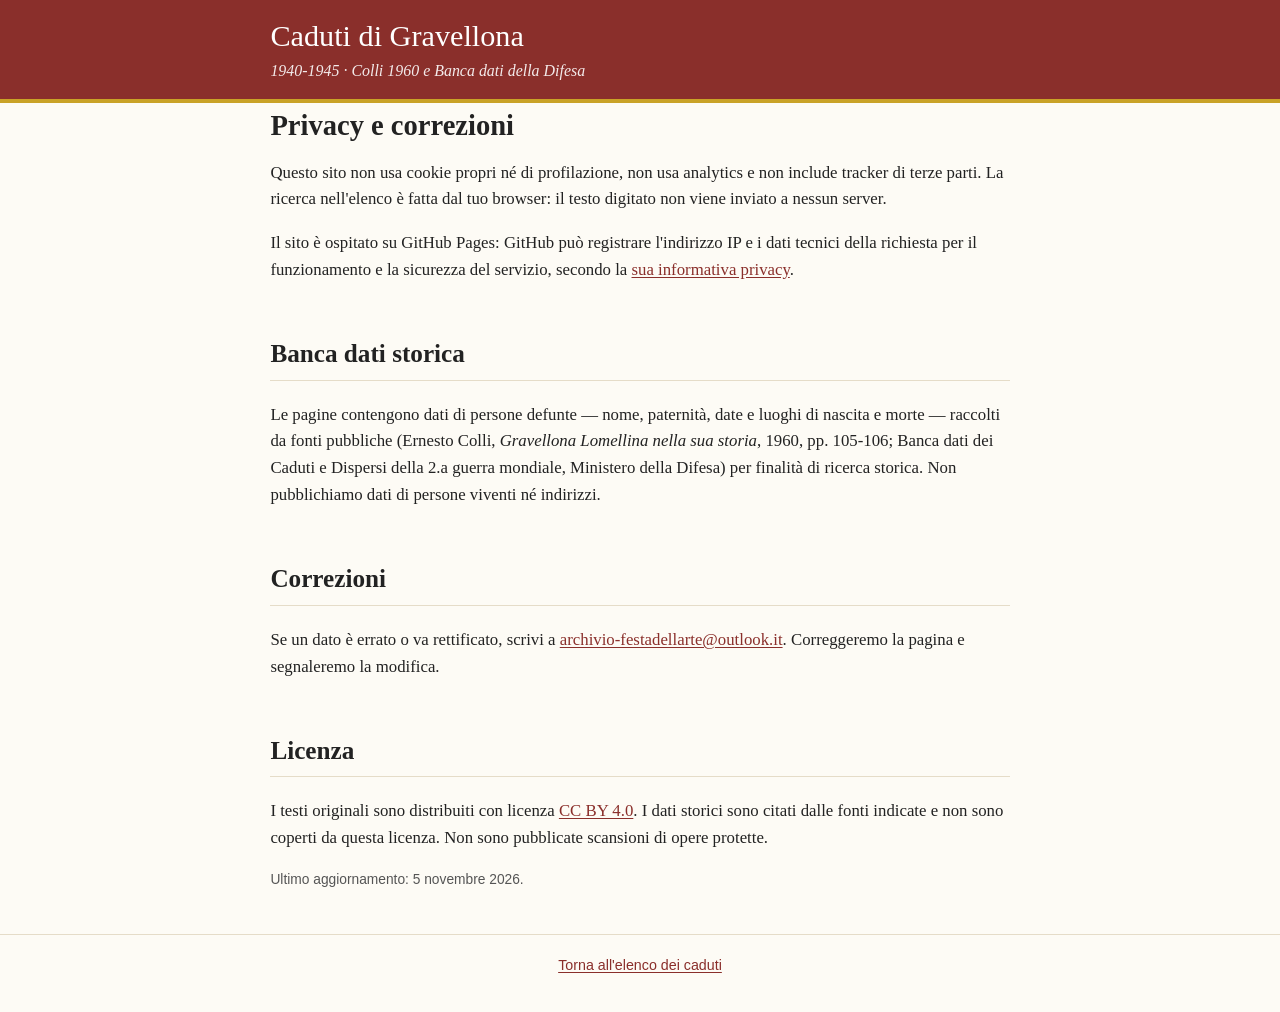
==== privacy.html @ cec2fc9d "Prima versione: 30 nominativi (Colli 1960 pp. 105-106 + Banca dati Difesa 2.a GM)" ====
<!doctype html>
<html lang="it">
<head>
<meta charset="utf-8">
<meta name="viewport" content="width=device-width, initial-scale=1">
<title>Privacy e correzioni — Caduti di Gravellona</title>
<meta name="robots" content="noindex">
<link rel="stylesheet" href="style.css">
</head>
<body>
<header class="site-header">
  <div class="wrap">
    <a class="brand" href="./">Caduti di Gravellona</a>
    <p class="motto">1940-1945 · Colli 1960 e Banca dati della Difesa</p>
  </div>
</header>

<main class="wrap">
  <h1>Privacy e correzioni</h1>

  <p>Questo sito non usa cookie propri né di profilazione, non usa analytics e non include tracker di terze parti. La ricerca nell'elenco è fatta dal tuo browser: il testo digitato non viene inviato a nessun server.</p>

  <p>Il sito è ospitato su GitHub Pages: GitHub può registrare l'indirizzo IP e i dati tecnici della richiesta per il funzionamento e la sicurezza del servizio, secondo la <a href="https://docs.github.com/it/site-policy/privacy-policies/github-general-privacy-statement">sua informativa privacy</a>.</p>

  <h2>Banca dati storica</h2>
  <p>Le pagine contengono dati di persone defunte — nome, paternità, date e luoghi di nascita e morte — raccolti da fonti pubbliche (Ernesto Colli, <em>Gravellona Lomellina nella sua storia</em>, 1960, pp. 105-106; Banca dati dei Caduti e Dispersi della 2.a guerra mondiale, Ministero della Difesa) per finalità di ricerca storica. Non pubblichiamo dati di persone viventi né indirizzi.</p>

  <h2>Correzioni</h2>
  <p>Se un dato è errato o va rettificato, scrivi a <a href="mailto:archivio-festadellarte@outlook.it">archivio-festadellarte@outlook.it</a>. Correggeremo la pagina e segnaleremo la modifica.</p>

  <h2>Licenza</h2>
  <p>I testi originali sono distribuiti con licenza <a href="https://creativecommons.org/licenses/by/4.0/deed.it">CC BY 4.0</a>. I dati storici sono citati dalle fonti indicate e non sono coperti da questa licenza. Non sono pubblicate scansioni di opere protette.</p>

  <p class="ultimo-aggiornamento">Ultimo aggiornamento: 5 novembre 2026.</p>
</main>

<footer class="site-footer">
  <div class="wrap">
    <p><a href="./">Torna all'elenco dei caduti</a></p>
  </div>
</footer>
</body>
</html>
---- style.css ----
:root{
  --carta:#fdfbf5;
  --inchiostro:#222;
  --mattone:#8a2f2b;
  --mattone-scuro:#6d2320;
  --ocra:#c9a227;
  --grigio:#555;
}
*{box-sizing:border-box}
body{
  margin:0;
  background:var(--carta);
  color:var(--inchiostro);
  font:1.05em/1.6 Georgia,"Times New Roman",serif;
}
a{color:var(--mattone);text-underline-offset:2px}
a:hover{color:var(--mattone-scuro)}
a:focus-visible{outline:3px solid var(--ocra);outline-offset:2px}
.wrap{max-width:46em;margin:0 auto;padding:0 1em}
.site-header{
  background:var(--mattone);
  color:#fff;
  border-bottom:4px solid var(--ocra);
  padding:1.2em 0 .9em;
}
.site-header a{color:#fff;text-decoration:none}
.brand{font-size:1.8em;line-height:1.1}
.motto{margin:.2em 0 0;font-style:italic;opacity:.9;font-size:.95em}
main{padding:1.5em 0 2em}
h1{font-size:1.7em;line-height:1.2;margin:.2em 0 .5em}
h2{margin-top:2em;border-bottom:1px solid #e5dcc8;padding-bottom:.2em;scroll-margin-top:1em}
.lead{font-size:1.05em}
table{
  border-collapse:collapse;
  width:100%;
  margin:1em 0;
  font-family:-apple-system,BlinkMacSystemFont,"Segoe UI",Roboto,sans-serif;
  font-size:.9em;
}
th,td{text-align:left;padding:.35em .5em;border-bottom:1px solid #eee5d0;vertical-align:top}
th{background:#f6f0e2;font-weight:600}
td.n,th.n{text-align:right;white-space:nowrap}
.nota-metodo{font-size:.9em;color:var(--grigio);font-style:italic}

/* Ricerca locale, nessun cookie */
.cerca-caduti{margin:1.2em 0}
.cerca-riga{display:flex;flex-wrap:wrap;gap:.45em;align-items:center}
.cerca-riga label{
  font-family:-apple-system,BlinkMacSystemFont,"Segoe UI",Roboto,sans-serif;
  font-size:.85em;color:var(--grigio);
}
input[type="search"]{
  font:inherit;padding:.3em .6em;border:1px solid #d8cdb4;border-radius:6px;
  background:#fff;color:var(--inchiostro);max-width:100%;flex:1 1 14em;min-width:0;
}
select{
  font:inherit;padding:.3em .5em;border:1px solid #d8cdb4;border-radius:6px;
  background:#fff;color:var(--inchiostro);
}
.cerca-esito{
  font-family:-apple-system,BlinkMacSystemFont,"Segoe UI",Roboto,sans-serif;
  font-size:.85em;color:var(--grigio);margin:.5em 0;
}
.elenco-caduti{list-style:none;padding:0;margin:0}
.elenco-caduti li{padding:.6em 0;border-bottom:1px solid #eee5d0}
.elenco-caduti li[hidden]{display:none}
.caduto-dettagli,.caduto-nota{
  display:block;
  font-family:-apple-system,BlinkMacSystemFont,"Segoe UI",Roboto,sans-serif;
  font-size:.82em;line-height:1.45;color:var(--grigio);margin-top:.15em;
}
.caduto-nota{font-style:italic;color:#777}
.badge{
  display:inline-block;
  font-family:-apple-system,BlinkMacSystemFont,"Segoe UI",Roboto,sans-serif;
  font-size:.7em;line-height:1.4;padding:.05em .5em;border-radius:999px;
  vertical-align:.12em;white-space:nowrap;
}
.badge-verifica{background:#f6e7c8;color:#7a5a12;border:1px solid #e3cf9e}
.badge-fuori{background:#eee9df;color:#6b6354;border:1px solid #ddd4c2}
.legenda{
  font-size:.9em;color:var(--grigio);background:#f8f4e8;
  border-left:3px solid var(--ocra);padding:.6em .8em;margin:1.2em 0;
}
.ultimo-aggiornamento{
  font-family:-apple-system,BlinkMacSystemFont,"Segoe UI",Roboto,sans-serif;
  font-size:.82em;color:var(--grigio);
}

.site-footer{
  margin-top:3em;border-top:1px solid #e5dcc8;padding:1em 0 2em;
  font-size:.85em;color:var(--grigio);
  font-family:-apple-system,BlinkMacSystemFont,"Segoe UI",Roboto,sans-serif;
  text-align:center;
}
.site-footer p{margin:.4em 0}

@media(max-width:480px){
  .brand{font-size:1.5em}
  h1{font-size:1.4em}
  table{font-size:.82em}
}
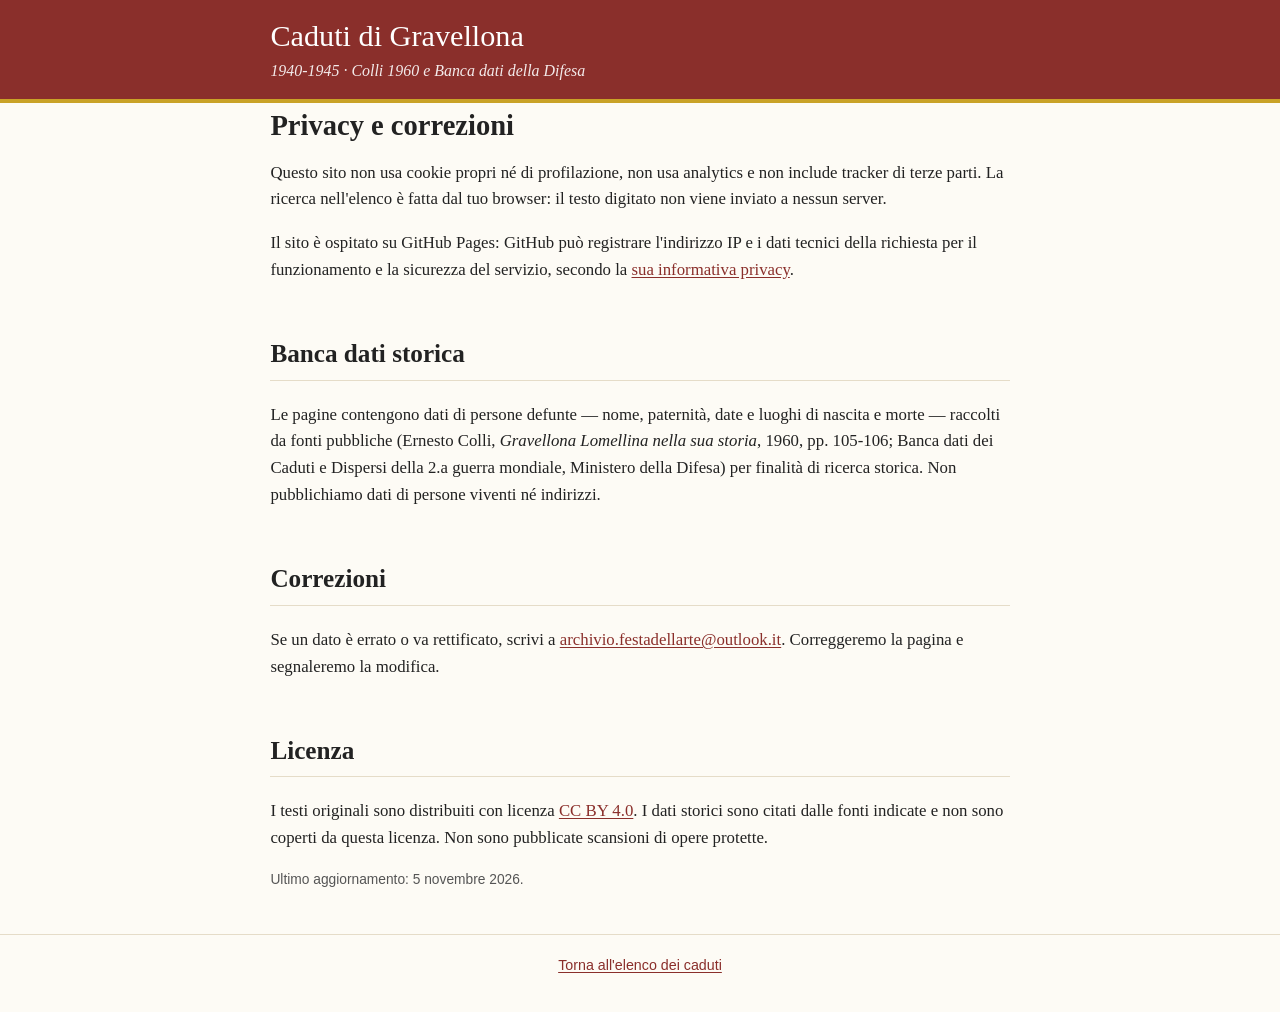
==== commit 049dbf0a: "Correggi l'indirizzo email di contatto: archivio.festadellarte@outlook.it" ====
--- a/privacy.html
+++ b/privacy.html
@@ -26,7 +26,7 @@
   <p>Le pagine contengono dati di persone defunte — nome, paternità, date e luoghi di nascita e morte — raccolti da fonti pubbliche (Ernesto Colli, <em>Gravellona Lomellina nella sua storia</em>, 1960, pp. 105-106; Banca dati dei Caduti e Dispersi della 2.a guerra mondiale, Ministero della Difesa) per finalità di ricerca storica. Non pubblichiamo dati di persone viventi né indirizzi.</p>
 
   <h2>Correzioni</h2>
-  <p>Se un dato è errato o va rettificato, scrivi a <a href="mailto:archivio-festadellarte@outlook.it">archivio-festadellarte@outlook.it</a>. Correggeremo la pagina e segnaleremo la modifica.</p>
+  <p>Se un dato è errato o va rettificato, scrivi a <a href="mailto:archivio.festadellarte@outlook.it">archivio.festadellarte@outlook.it</a>. Correggeremo la pagina e segnaleremo la modifica.</p>
 
   <h2>Licenza</h2>
   <p>I testi originali sono distribuiti con licenza <a href="https://creativecommons.org/licenses/by/4.0/deed.it">CC BY 4.0</a>. I dati storici sono citati dalle fonti indicate e non sono coperti da questa licenza. Non sono pubblicate scansioni di opere protette.</p>
